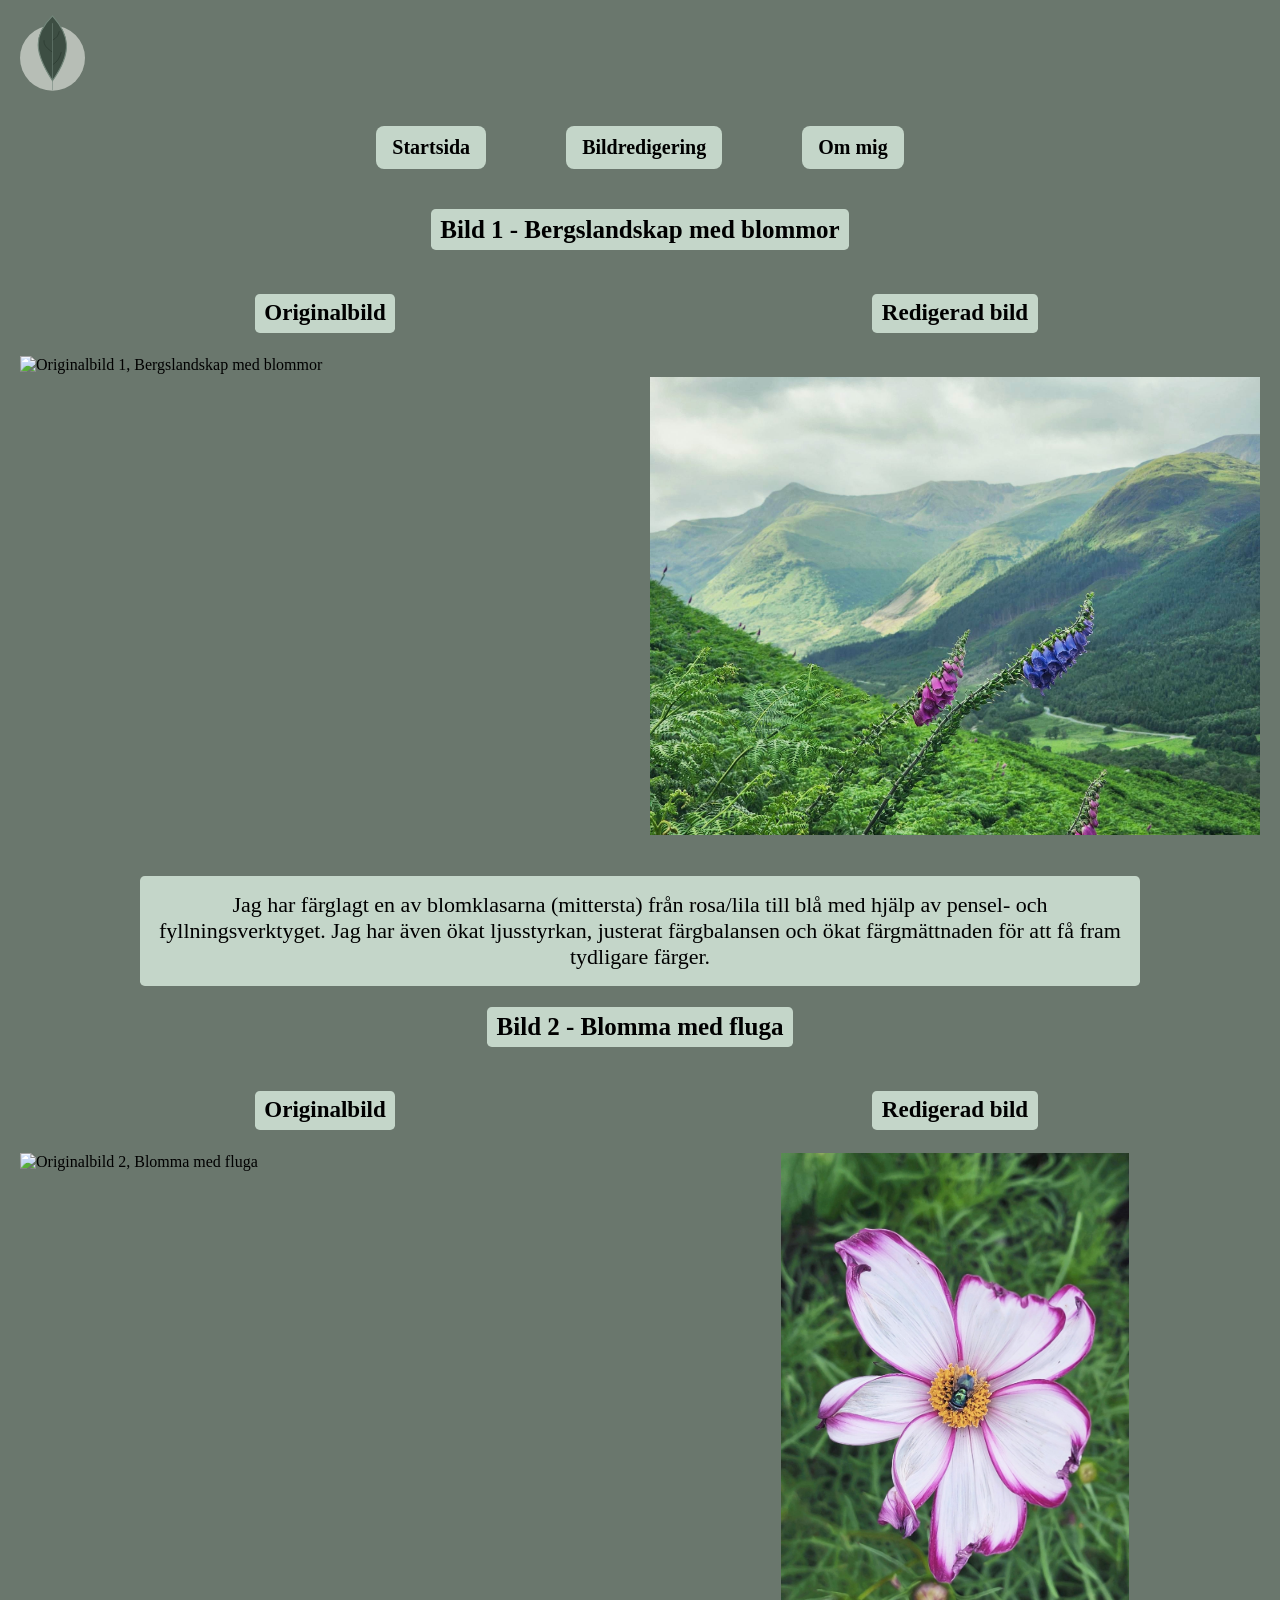
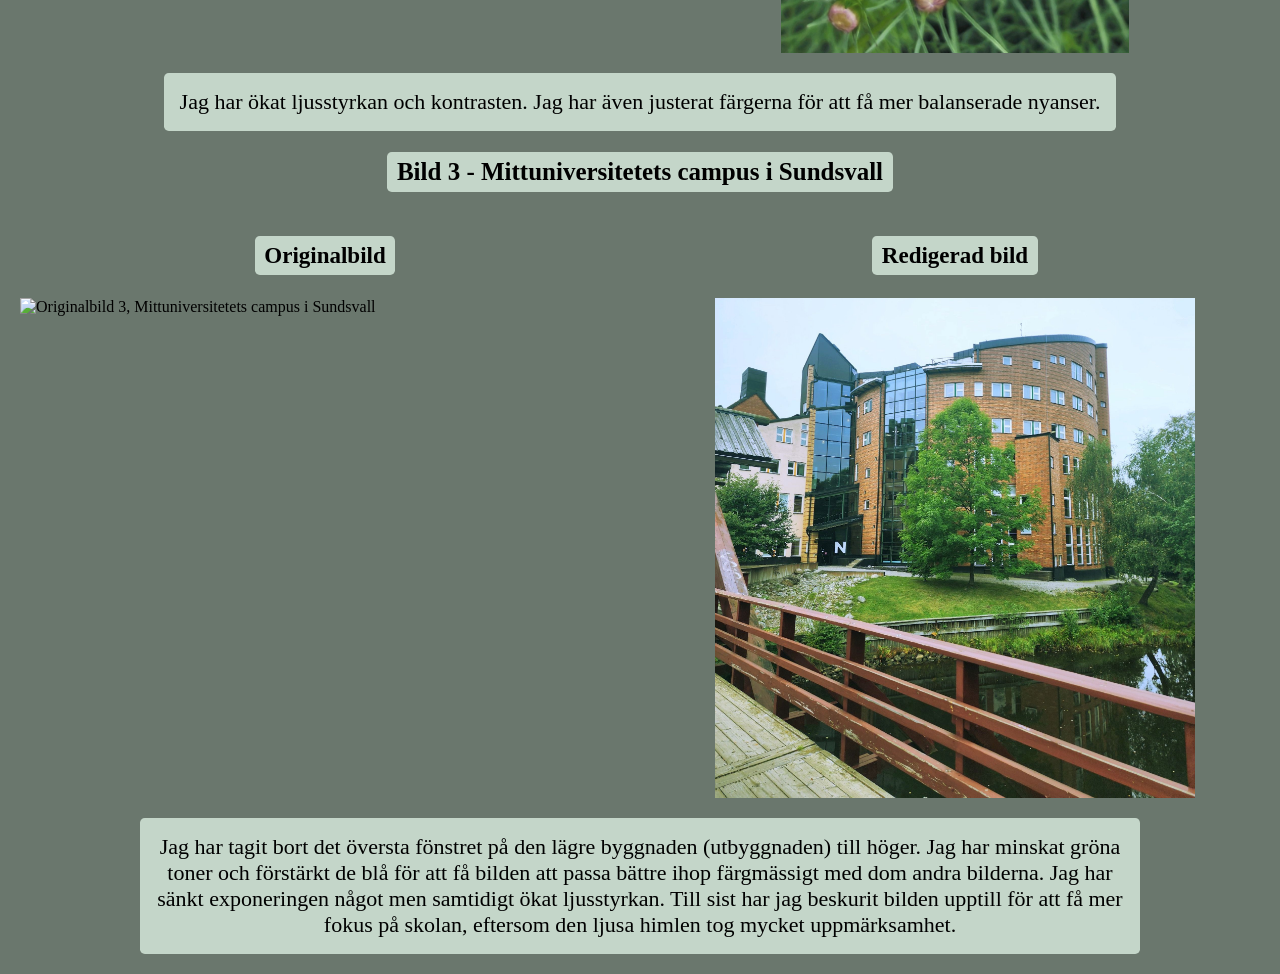
==== bildredigering.html @ 85e71d07 "Första commit - Optimerad webbplats" ====
<!DOCTYPE html>
<html lang="sv">
<head>
    <meta charset="UTF-8">
    <meta name="viewport" content="width=device-width, initial-scale=1.0">
    <title>Bildredigering</title>
    <link rel="stylesheet" href="style.css">
    <link rel="icon" type="image/png" sizes="32x32" href="favicon.png">
    <link rel="icon" type="image/x-icon" href="favicon.ico">
</head>
<body>

    <header>
        <a href="index.html" class="logo-link">
    <img src="images/logo.svg" alt="Logotyp" class="site-logo">
        </a>

        <nav>
            <a href="index.html">Startsida</a>
            <a href="bildredigering.html">Bildredigering</a>
            <a href="om-mig.html">Om mig</a>
        </nav>
    </header>

    <main class="image-editing">

    <section>
        <h2>Bild 1 - Bergslandskap med blommor</h2>

        <div class="image-comparison">
            <div>
                <h3>Originalbild</h3>
                <img src="images/001-original.jpg" alt="Originalbild 1, Bergslandskap med blommor">
            </div>

            <div>
                <h3>Redigerad bild</h3>
                <img src="images/bildserie001.jpg" alt="Redigerad bild 1, Bergslandskap med blommor">
            </div>
        </div>

        <p>Jag har färglagt en av blomklasarna (mittersta) från rosa/lila till blå med hjälp av pensel- och fyllningsverktyget. Jag har även ökat ljusstyrkan, justerat färgbalansen och ökat färgmättnaden för att få fram tydligare färger.</p>
    </section>

    <section>
        <h2>Bild 2 - Blomma med fluga</h2>

        <div class="image-comparison">
            <div>
                <h3>Originalbild</h3>
                <img src="images/002-original.jpg" alt="Originalbild 2, Blomma med fluga">
            </div>

            <div>
                <h3>Redigerad bild</h3>
                <img src="images/bildserie002.jpg" alt="Redigerad bild 2, Blomma med fluga">
            </div>
        </div>

        <p>Jag har ökat ljusstyrkan och kontrasten. Jag har även justerat färgerna för att få mer balanserade nyanser.</p>
    </section>

    <section>
        <h2>Bild 3 - Mittuniversitetets campus i Sundsvall</h2>

        <div class="image-comparison">
            <div>
                <h3>Originalbild</h3>
                <img src="images/003-original.jpg" alt="Originalbild 3, Mittuniversitetets campus i Sundsvall">
            </div>

            <div>
                <h3>Redigerad bild</h3>
                <img src="images/bildserie003.jpg" alt="Redigerad bild 3, Mittuniversitetets campus i Sundsvall">
            </div>
        </div>

        <p>Jag har tagit bort det översta fönstret på den lägre byggnaden (utbyggnaden) till höger. Jag har minskat gröna toner och förstärkt de blå för att få bilden att passa bättre ihop färgmässigt med dom andra bilderna. Jag har sänkt exponeringen något men samtidigt ökat ljusstyrkan. Till sist har jag beskurit bilden upptill för att få mer fokus på skolan, eftersom den ljusa himlen tog mycket uppmärksamhet.</p>
    </section>
    </main>

</body>
</html>
---- style.css ----
* {
    box-sizing: border-box;
}

body {
    background-color: rgb(106, 119, 109);
    margin: 0;
}

p,
h1,
h2,
h3 {
    background-color: hwb(134 77% 16%);
    padding: 0.4rem 0.6rem;
    border-radius: 0.3rem;
    width: fit-content;
    margin-left: auto;
    margin-right: auto;
}

/* Rubriker */
h1,
h2,
h3 {
    padding: 0.4rem 0.6rem;
}

/* Startsidan */
/* Logotyp */

.logo-link {
    display: block;
    width: fit-content;
    padding: 15px 20px;
}

.site-logo {
    width: 65px;
    height: auto;
    display: block;
}

/* Headerbild */

.header-image {
    width: 100%;
    height: 180px;
    object-fit: cover;
    display: block;
    opacity: 0.4;
}

/* Navigering */

nav {
    display: flex;
    flex-wrap: wrap;
    justify-content: center;
    gap: 20px;
    padding: 20px;
}

nav a {
    background-color: hwb(134 77% 16%);
    color: #000000;
    text-decoration: none;
    padding: 10px 16px;
    border-radius: 8px;
    font-size: 17px;
}

nav a:hover {
    background-color: lab(31.07% -4.15 1.28);
    color: hsl(128, 27%, 89%);
}

/* Intro text*/
.intro {
    margin: auto;
    padding: 0 20px;
    text-align: left;
    color: hwb(120 2% 98%);
}

.intro h1 {
    margin-bottom: 5px;
}

.intro p {
    margin-top: 0;
    font-size: 20px;
}

/* Bilder startsidan */
.image-gallery {
    display: flex;
    flex-direction: column;
    gap: 10px;
}

.image-gallery h2 {
    margin: 0 auto;
}

.gallery-images {
    display: flex;
    flex-direction: column;
    gap: 10px;
}

.image-gallery img {
    width: 100%;
    height: 430px;
    object-fit: cover;
    display: block;
}



/* Bildredigerings bilder */
.image-comparison {
    display: flex;
    flex-direction: column;
    gap: 10px;
}


.image-comparison img {
    width: 100%;
    height: 430px;
    object-fit: cover;
    display: block;
}

.image-editing h2,
.image-editing h3 {
    text-align: center;
}

.image-editing h2 {
    font-size: 25px;
}

.image-editing h3 {
    font-size: 23px;
}


.image-editing p {
    margin: 20px auto;
     padding: 1rem 1rem;
    text-align: left;
    font-size: 20px;
}

/* Om mig */

.about-me {
    text-align: center;
    padding: 20px;
}

.about-me p {
    max-width: 600px;
    margin: 0 auto 20px;
    text-align: left;
    font-size: 20px;
}

.portrait {
    width: 500px;
    max-width: 100%;
    height: auto;
    display: block;
    margin: 50px auto 0;
}

/* Större skärmar */
@media (min-width: 768px) {

/* Headerbild */
    .header-image {
        height: 350px;
    }

/* Navigering */
    nav {
        gap: 80px;
    }

    nav a {
        font-size: 20px;
        font-weight: bold;
    }

    /* Bildgalleriet */
.image-gallery {
      flex-direction: column;
    gap: 20px;
    padding: 0 20px;
}

.gallery-images {
    flex-direction: row;
    gap: 20px;
    padding: 0 20px;
}

.image-gallery img {
    flex: 1;
    min-width: 0;
}

.intro {
    text-align: center;
}

.intro p {
    max-width: 1000px;
    margin: 20px auto;
    font-size: 22px;
}

/* Bildredigeringssidan */
.image-comparison {
    flex-direction: row;
    gap: 20px;
    padding: 0 20px;
    align-items: flex-start;
}

.image-comparison > div {
    flex: 1;
    min-width: 0;
}

.image-comparison img {
    width: 100%;
    height: 500px;
    object-fit: contain;
    display: block;
}

.image-editing p {
    text-align: center;
    max-width: 1000px;
    font-size: 22px;
}

/* Om mig */
.portrait {
    width: 405px;
}




}
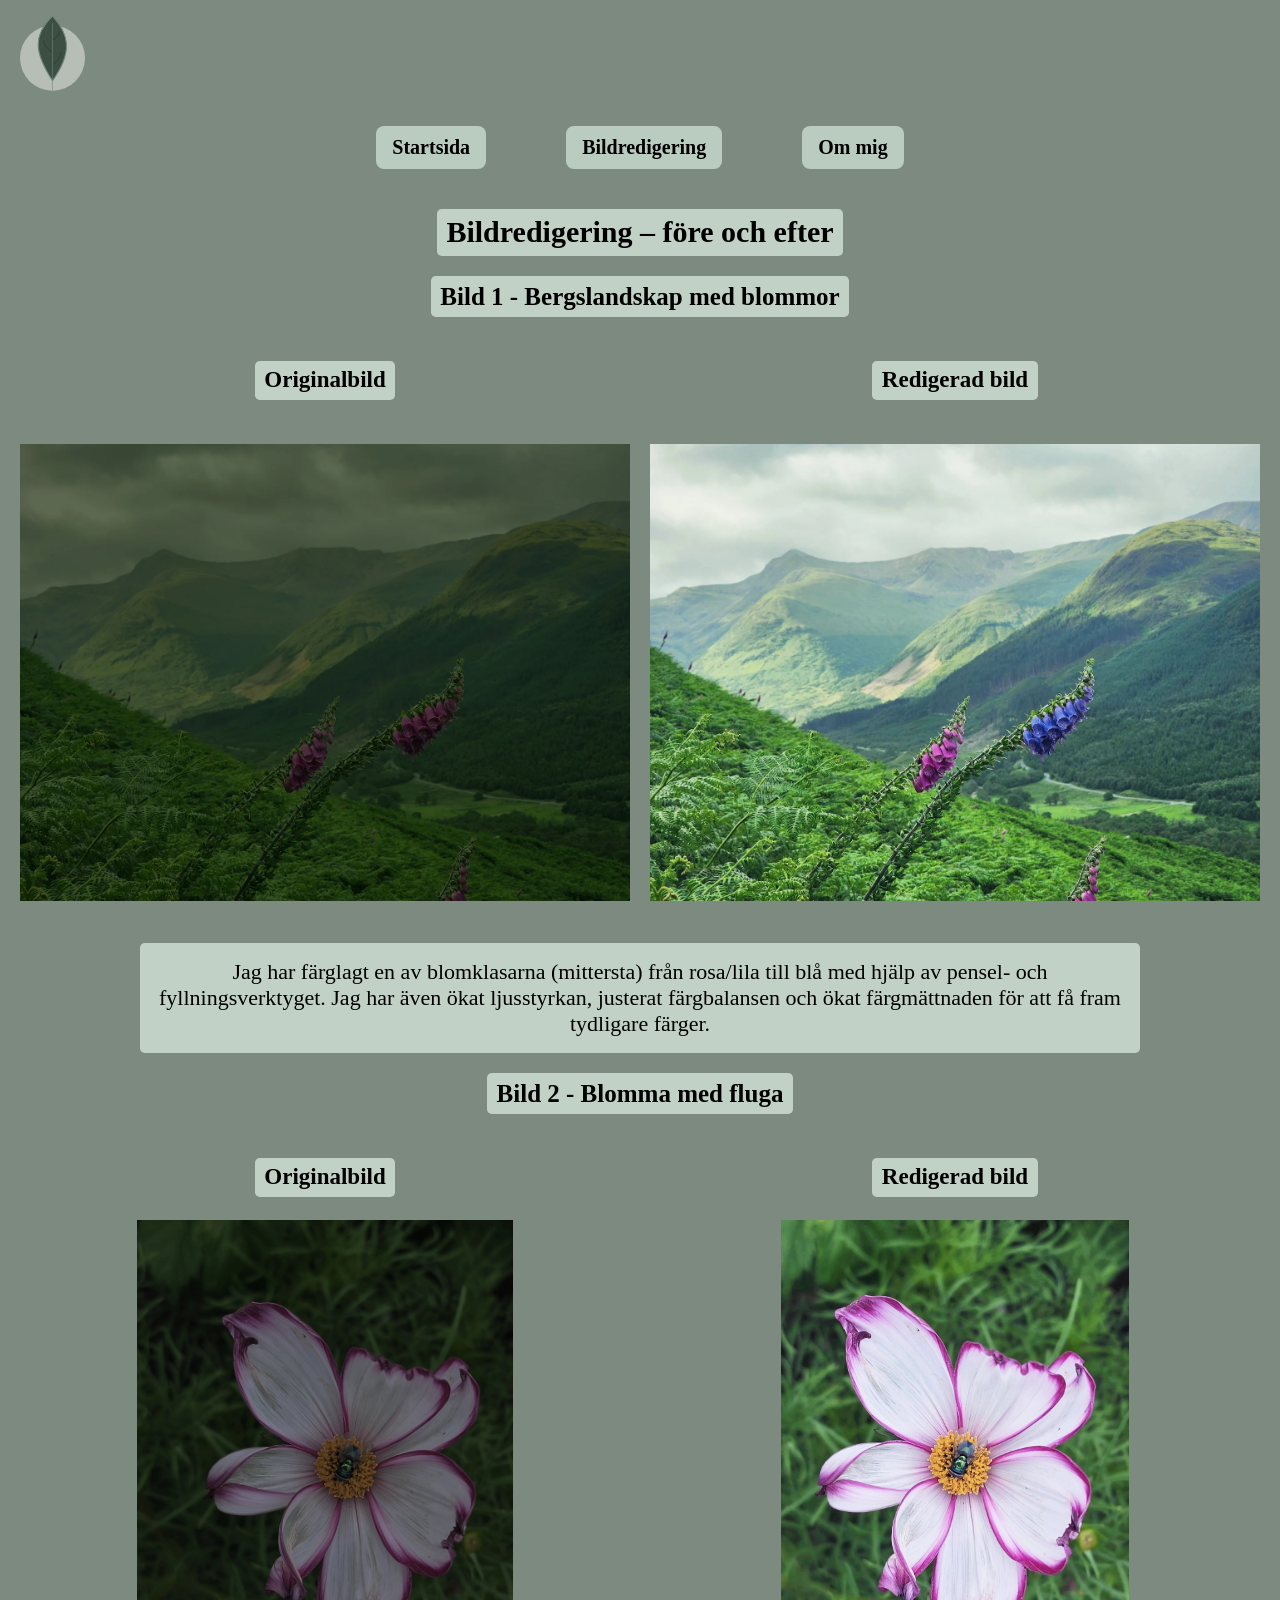
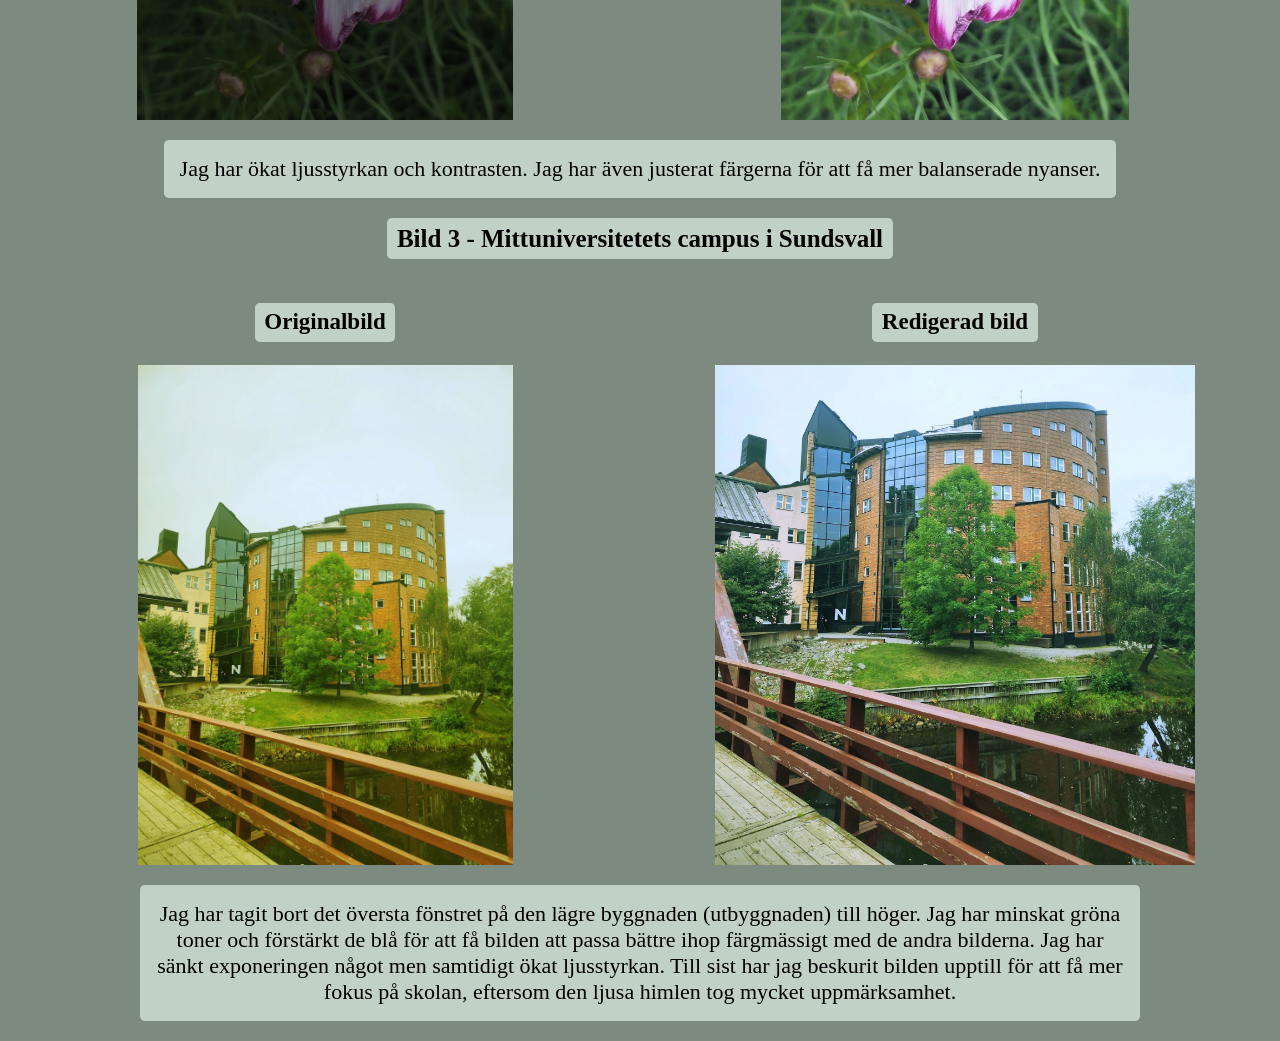
==== commit 2ecefaff: "ändringar" ====
--- a/bildredigering.html
+++ b/bildredigering.html
@@ -7,6 +7,7 @@
     <link rel="stylesheet" href="style.css">
     <link rel="icon" type="image/png" sizes="32x32" href="favicon.png">
     <link rel="icon" type="image/x-icon" href="favicon.ico">
+    <meta name="description" content="Se originalbilder och redigerade versioner samt läs om bildredigeringen.">
 </head>
 <body>
 
@@ -24,18 +25,32 @@
 
     <main class="image-editing">
 
+    <h1>Bildredigering – före och efter</h1>
+
     <section>
         <h2>Bild 1 - Bergslandskap med blommor</h2>
 
         <div class="image-comparison">
             <div>
                 <h3>Originalbild</h3>
-                <img src="images/001-original.jpg" alt="Originalbild 1, Bergslandskap med blommor">
+               <picture>
+        <source srcset="images/001-original.webp" type="image/webp">
+        <img src="images/001-original-komprimerad.jpg"
+         alt="Originalbild som föreställer ett bergslandskap med blommor"
+         width="1464"
+         height="1098">
+                </picture>
             </div>
 
             <div>
                 <h3>Redigerad bild</h3>
-                <img src="images/bildserie001.jpg" alt="Redigerad bild 1, Bergslandskap med blommor">
+                <picture>
+    <source srcset="images/bildserie001.webp" type="image/webp">
+    <img src="images/bildserie001-komprimerad.jpg"
+         alt="Redigerad bild som föreställer ett bergslandskap med blommor"
+         width="1467"
+         height="1100">
+                </picture>
             </div>
         </div>
 
@@ -48,12 +63,24 @@
         <div class="image-comparison">
             <div>
                 <h3>Originalbild</h3>
-                <img src="images/002-original.jpg" alt="Originalbild 2, Blomma med fluga">
+                <picture>
+    <source srcset="images/002-original.webp" type="image/webp">
+    <img src="images/002-original-komprimerad.jpg"
+         alt="Originalbild på en blomma med en fluga på"
+         width="824"
+         height="1098">
+                </picture>
             </div>
 
             <div>
                 <h3>Redigerad bild</h3>
-                <img src="images/bildserie002.jpg" alt="Redigerad bild 2, Blomma med fluga">
+                <picture>
+    <source srcset="images/bildserie002.webp" type="image/webp">
+    <img src="images/bildserie002-komprimerad.jpg"
+         alt="Redigerad bild på en blomma med en fluga på"
+         width="1047"
+         height="1500">
+                </picture>
             </div>
         </div>
 
@@ -66,16 +93,28 @@
         <div class="image-comparison">
             <div>
                 <h3>Originalbild</h3>
-                <img src="images/003-original.jpg" alt="Originalbild 3, Mittuniversitetets campus i Sundsvall">
+                <picture>
+    <source srcset="images/003-original.webp" type="image/webp">
+    <img src="images/003-original-komprimerad.jpg"
+         alt="Originalbild på Mittuniversitetets campus i Sundsvall"
+         width="1725"
+         height="2300">
+                </picture>
             </div>
 
             <div>
                 <h3>Redigerad bild</h3>
-                <img src="images/bildserie003.jpg" alt="Redigerad bild 3, Mittuniversitetets campus i Sundsvall">
+                <picture>
+    <source srcset="images/bildserie003.webp" type="image/webp">
+    <img src="images/bildserie003-komprimerad.jpg"
+         alt="Redigerad bild på Mittuniversitetets campus i Sundsvall"
+         width="1730"
+         height="1800">
+            </picture>
             </div>
         </div>
 
-        <p>Jag har tagit bort det översta fönstret på den lägre byggnaden (utbyggnaden) till höger. Jag har minskat gröna toner och förstärkt de blå för att få bilden att passa bättre ihop färgmässigt med dom andra bilderna. Jag har sänkt exponeringen något men samtidigt ökat ljusstyrkan. Till sist har jag beskurit bilden upptill för att få mer fokus på skolan, eftersom den ljusa himlen tog mycket uppmärksamhet.</p>
+        <p>Jag har tagit bort det översta fönstret på den lägre byggnaden (utbyggnaden) till höger. Jag har minskat gröna toner och förstärkt de blå för att få bilden att passa bättre ihop färgmässigt med de andra bilderna. Jag har sänkt exponeringen något men samtidigt ökat ljusstyrkan. Till sist har jag beskurit bilden upptill för att få mer fokus på skolan, eftersom den ljusa himlen tog mycket uppmärksamhet.</p>
     </section>
     </main>
 
--- a/style.css
+++ b/style.css
@@ -3,7 +3,7 @@
 }
 
 body {
-    background-color: rgb(106, 119, 109);
+    background-color: rgb(124, 138, 127);
     margin: 0;
 }
 
@@ -11,7 +11,7 @@
 h1,
 h2,
 h3 {
-    background-color: hwb(134 77% 16%);
+    background-color: hwb(137 76% 18%);
     padding: 0.4rem 0.6rem;
     border-radius: 0.3rem;
     width: fit-content;
@@ -19,11 +19,9 @@
     margin-right: auto;
 }
 
-/* Rubriker */
-h1,
-h2,
-h3 {
-    padding: 0.4rem 0.6rem;
+.image-editing h1 {
+    font-size: 24px;
+    text-align: center;
 }
 
 /* Startsidan */
@@ -62,7 +60,7 @@
 }
 
 nav a {
-    background-color: hwb(134 77% 16%);
+    background-color: hwb(136 73% 20%);
     color: #000000;
     text-decoration: none;
     padding: 10px 16px;
@@ -71,7 +69,7 @@
 }
 
 nav a:hover {
-    background-color: lab(31.07% -4.15 1.28);
+    background-color: lch(24.23% 3.38 162.97);
     color: hsl(128, 27%, 89%);
 }
 
@@ -109,7 +107,11 @@
     gap: 10px;
 }
 
-.image-gallery img {
+.gallery-images picture {
+    width: 100%;
+}
+
+.gallery-images img {
     width: 100%;
     height: 430px;
     object-fit: cover;
@@ -139,7 +141,7 @@
 }
 
 .image-editing h2 {
-    font-size: 25px;
+    font-size: 21px;
 }
 
 .image-editing h3 {
@@ -164,7 +166,7 @@
 .about-me p {
     max-width: 600px;
     margin: 0 auto 20px;
-    text-align: left;
+    text-align: center;
     font-size: 20px;
 }
 
@@ -207,7 +209,7 @@
     padding: 0 20px;
 }
 
-.image-gallery img {
+.gallery-images picture {
     flex: 1;
     min-width: 0;
 }
@@ -248,6 +250,14 @@
     font-size: 22px;
 }
 
+.image-editing h1 {
+    font-size: 30px;
+}
+
+.image-editing h2 {
+    font-size: 25px;
+}
+
 /* Om mig */
 .portrait {
     width: 405px;
